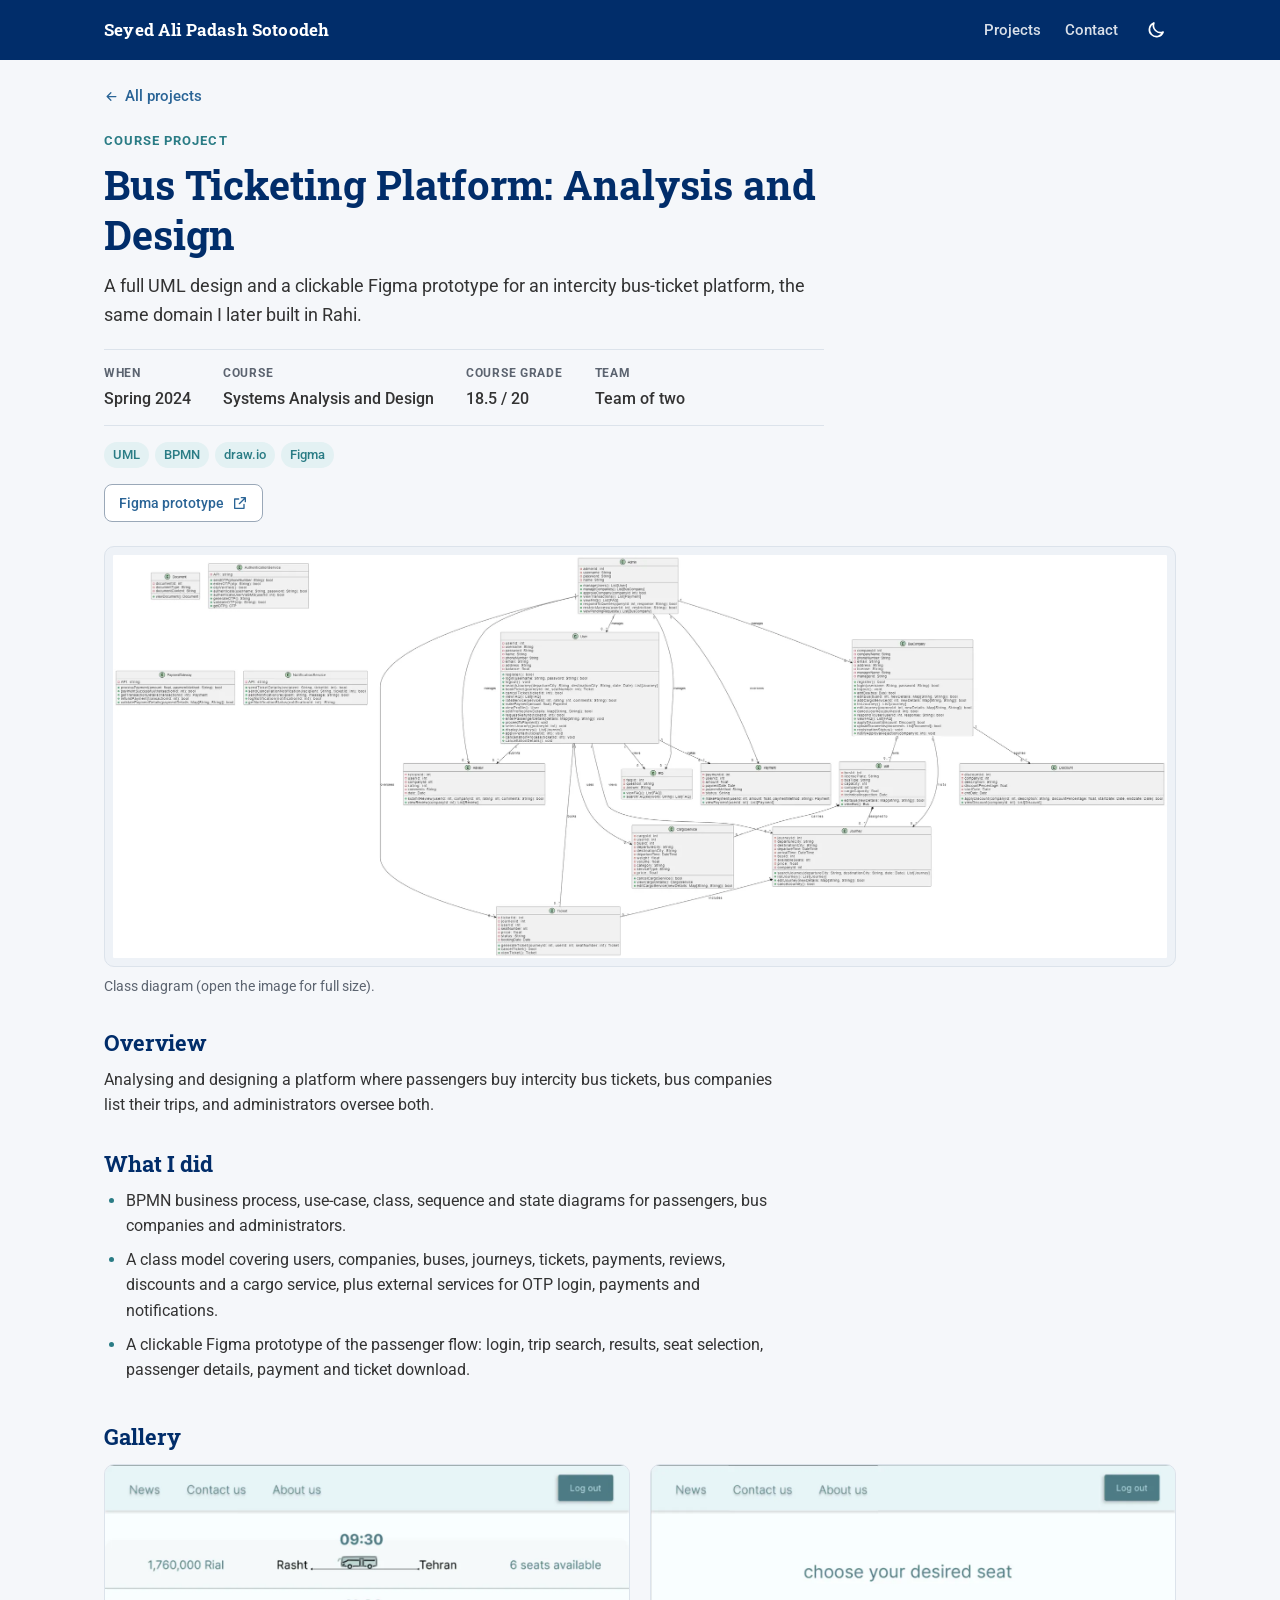
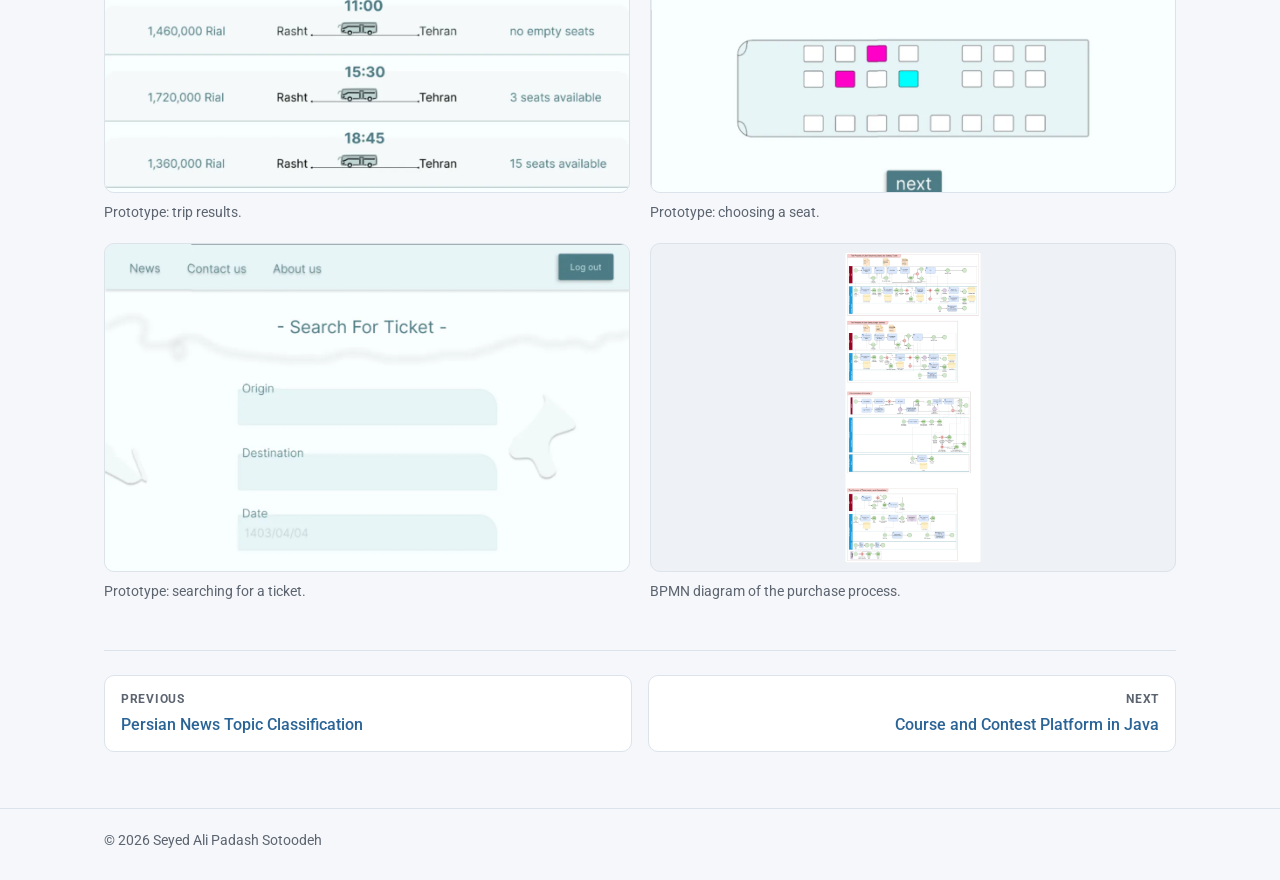
==== projects/bus-platform-design.html @ 21fbf93a "First version of portfolio site" ====
<!doctype html>
<html lang="en">
<head>
<meta charset="utf-8">
<meta name="viewport" content="width=device-width, initial-scale=1">
<title>Bus Ticketing Platform: Analysis and Design · Seyed Ali Padash Sotoodeh</title>
<meta name="description" content="A full UML design and a clickable Figma prototype for an intercity bus-ticket platform, the same domain I later built in Rahi.">
<meta name="author" content="Seyed Ali Padash Sotoodeh">
<meta property="og:title" content="Bus Ticketing Platform: Analysis and Design · Seyed Ali Padash Sotoodeh">
<meta property="og:description" content="A full UML design and a clickable Figma prototype for an intercity bus-ticket platform, the same domain I later built in Rahi.">
<meta property="og:type" content="website">
<meta property="og:url" content="https://ali-padash.github.io/projects/bus-platform-design.html">
<link rel="canonical" href="https://ali-padash.github.io/projects/bus-platform-design.html">
<link rel="icon" href="data:image/svg+xml,%3Csvg xmlns='http://www.w3.org/2000/svg' viewBox='0 0 64 64'%3E%3Crect width='64' height='64' rx='14' fill='%23012D6A'/%3E%3Ctext x='32' y='42' font-family='Georgia,serif' font-size='28' font-weight='700' fill='white' text-anchor='middle'%3EAP%3C/text%3E%3C/svg%3E">
<meta name="color-scheme" content="light dark">
<script>try{var t=localStorage.getItem('theme');if(t==='light'||t==='dark')document.documentElement.dataset.theme=t;}catch(e){}</script>
<link rel="preconnect" href="https://fonts.googleapis.com">
<link rel="preconnect" href="https://fonts.gstatic.com" crossorigin>
<link rel="stylesheet" href="https://fonts.googleapis.com/css2?family=Roboto:ital,wght@0,400;0,500;0,700;1,400&family=Roboto+Slab:wght@500;700&display=swap">
<link rel="stylesheet" href="../style.css">
</head>
<body>
<a class="skip" href="#main">Skip to content</a><header class="topbar">
  <div class="wrap topbar-inner">
    <a class="brand" href="../index.html"><span class="brand-full">Seyed Ali Padash Sotoodeh</span><span class="brand-short">Padash Sotoodeh</span></a>
    <nav class="topnav" aria-label="Main">
      <a href="../index.html#projects">Projects</a>
      <a href="../index.html#contact">Contact</a>
    </nav>
    <button class="theme-toggle" type="button" aria-label="Switch between light and dark theme"><svg class="i-sun" viewBox="0 0 24 24" aria-hidden="true"><g fill="none" stroke="currentColor" stroke-width="2" stroke-linecap="round"><circle cx="12" cy="12" r="4.5"/><path d="M12 1.5v2.5M12 20v2.5M4.6 4.6l1.8 1.8M17.6 17.6l1.8 1.8M1.5 12H4M20 12h2.5M4.6 19.4l1.8-1.8M17.6 6.4l1.8-1.8"/></g></svg><svg class="i-moon" viewBox="0 0 24 24" aria-hidden="true"><path fill="none" stroke="currentColor" stroke-width="2" stroke-linejoin="round" d="M20.5 14.5A8.5 8.5 0 0 1 9.5 3.5a8.5 8.5 0 1 0 11 11Z"/></svg></button>
    
  </div>
</header>
<main id="main" class="wrap project">
  <a class="back" href="../index.html#projects"><svg viewBox="0 0 24 24" aria-hidden="true"><path fill="none" stroke="currentColor" stroke-width="2" stroke-linecap="round" stroke-linejoin="round" d="M19 12H5m6 6-6-6 6-6"/></svg>All projects</a>
  <header class="project-head">
    <p class="eyebrow">Course project</p>
    <h1>Bus Ticketing Platform: Analysis and Design</h1>
    <p class="lead">A full UML design and a clickable Figma prototype for an intercity bus-ticket platform, the same domain I later built in Rahi.</p>
    <dl class="facts"><div><dt>When</dt><dd>Spring 2024</dd></div><div><dt>Course</dt><dd>Systems Analysis and Design</dd></div><div><dt>Course grade</dt><dd>18.5 / 20</dd></div><div><dt>Team</dt><dd>Team of two</dd></div></dl>
    <ul class="tags"><li>UML</li><li>BPMN</li><li>draw.io</li><li>Figma</li></ul>
    <div class="project-links"><a class="btn btn-ghost" href="https://www.figma.com/proto/oHiuK4jGfzCDjl2D4CbkGc/ProtoTypeT?node-id=0-1" target="_blank" rel="noopener">Figma prototype <svg viewBox="0 0 24 24" aria-hidden="true"><path fill="none" stroke="currentColor" stroke-width="2" stroke-linecap="round" stroke-linejoin="round" d="M14 4h6v6m0-6-9 9M18 14v6H4V6h6"/></svg></a></div>
  </header>
  <figure class="hero fig-contain"><a href="../img/bus-platform-design/class-diagram.webp" target="_blank" rel="noopener"><img src="../img/bus-platform-design/class-diagram.webp" alt="UML class diagram with Admin, User, BusCompany, Bus, Journey, Ticket, Payment and related classes" loading="lazy" decoding="async"></a><figcaption>Class diagram (open the image for full size).</figcaption></figure>
  <div class="prose">
    <h2>Overview</h2>
    <p>Analysing and designing a platform where passengers buy intercity bus tickets, bus companies list their trips, and administrators oversee both.</p>
    <h2>What I did</h2>
    <ul><li>BPMN business process, use-case, class, sequence and state diagrams for passengers, bus companies and administrators.</li><li>A class model covering users, companies, buses, journeys, tickets, payments, reviews, discounts and a cargo service, plus external services for OTP login, payments and notifications.</li><li>A clickable Figma prototype of the passenger flow: login, trip search, results, seat selection, passenger details, payment and ticket download.</li></ul>
    
    
  </div>
  <h2>Gallery</h2><div class="gallery"><figure class="shot"><a href="../img/bus-platform-design/proto-results.webp" target="_blank" rel="noopener"><img src="../img/bus-platform-design/proto-results.webp" alt="Prototype screen listing trips from Rasht to Tehran with prices and free seats" loading="lazy" decoding="async"></a><figcaption>Prototype: trip results.</figcaption></figure><figure class="shot"><a href="../img/bus-platform-design/proto-seats.webp" target="_blank" rel="noopener"><img src="../img/bus-platform-design/proto-seats.webp" alt="Prototype screen with a bus seat map" loading="lazy" decoding="async"></a><figcaption>Prototype: choosing a seat.</figcaption></figure><figure class="shot"><a href="../img/bus-platform-design/proto-search.webp" target="_blank" rel="noopener"><img src="../img/bus-platform-design/proto-search.webp" alt="Prototype screen for searching tickets by origin, destination and date" loading="lazy" decoding="async"></a><figcaption>Prototype: searching for a ticket.</figcaption></figure><figure class="shot fig-contain"><a href="../img/bus-platform-design/bpmn.webp" target="_blank" rel="noopener"><img src="../img/bus-platform-design/bpmn.webp" alt="BPMN diagram of the ticket purchase process" loading="lazy" decoding="async"></a><figcaption>BPMN diagram of the purchase process.</figcaption></figure></div>
  <nav class="pager" aria-label="More projects"><a class="pager-prev" href="news-classification.html" rel="prev"><span class="pager-label">Previous</span><span class="pager-title">Persian News Topic Classification</span></a><a class="pager-next" href="course-platform.html" rel="next"><span class="pager-label">Next</span><span class="pager-title">Course and Contest Platform in Java</span></a></nav>
</main>
<footer class="footer">
  <div class="wrap">© 2026 Seyed Ali Padash Sotoodeh</div>
</footer>
<script src="../theme.js"></script>
</body>
</html>
---- style.css ----
/* Colours and fonts follow en.kntu.ac.ir: navy #012D6A, link blue, teal accent, Roboto / Roboto Slab.
   Link and teal are slightly darkened from KNTU's #337AB7 / #36939E so small text passes WCAG AA. */
:root {
  --navy: #012D6A;
  --heading: #012D6A;
  --text: #333333;
  --muted: #5C6470;
  --link: #2A6496;
  --accent: #2A7C85;
  --accent-soft: #E3F1F3;
  --grade-bg: #E6ECF6;
  --bg: #F5F7FA;
  --surface: #FFFFFF;
  --surface-2: #EEF2F7;
  --line: #DCE3EB;
  --line-strong: #9AA8B8;
  --chart: #2F65B0;
  --topbar-bg: #012D6A;
  --topbar-fg: #FFFFFF;
  --shadow: 0 1px 2px rgb(1 45 106 / 6%), 0 4px 16px rgb(1 45 106 / 6%);
  --shadow-hover: 0 2px 4px rgb(1 45 106 / 8%), 0 12px 28px rgb(1 45 106 / 12%);
  --radius: 12px;
  --font: "Roboto", system-ui, -apple-system, "Segoe UI", sans-serif;
  --font-head: "Roboto Slab", Georgia, serif;
  color-scheme: light;
}

@media (prefers-color-scheme: dark) {
  :root:not([data-theme="light"]) {
    --heading: #A9C7F2;
    --text: #E2E7EE;
    --muted: #9BA6B4;
    --link: #8DBBEE;
    --accent: #6CC5CF;
    --accent-soft: #15333A;
    --grade-bg: #1B2B47;
    --bg: #0A111E;
    --surface: #111A2B;
    --surface-2: #17233A;
    --line: #24334D;
    --line-strong: #4A5D7A;
    --chart: #6FA2E6;
    --topbar-bg: #061633;
    --shadow: 0 1px 2px rgb(0 0 0 / 30%);
    --shadow-hover: 0 8px 24px rgb(0 0 0 / 40%);
    color-scheme: dark;
  }
}

:root[data-theme="dark"] {
  --heading: #A9C7F2;
  --text: #E2E7EE;
  --muted: #9BA6B4;
  --link: #8DBBEE;
  --accent: #6CC5CF;
  --accent-soft: #15333A;
  --grade-bg: #1B2B47;
  --bg: #0A111E;
  --surface: #111A2B;
  --surface-2: #17233A;
  --line: #24334D;
  --line-strong: #4A5D7A;
  --chart: #6FA2E6;
  --topbar-bg: #061633;
  --shadow: 0 1px 2px rgb(0 0 0 / 30%);
  --shadow-hover: 0 8px 24px rgb(0 0 0 / 40%);
  color-scheme: dark;
}

*, *::before, *::after { box-sizing: border-box; }
html { -webkit-text-size-adjust: 100%; scroll-padding-top: 76px; }
body {
  margin: 0;
  background: var(--bg);
  color: var(--text);
  font: 400 16px/1.6 var(--font);
}
img { max-width: 100%; height: auto; display: block; }
a { color: var(--link); text-underline-offset: 3px; }
a:hover { text-decoration-thickness: 2px; }
:focus-visible { outline: 3px solid var(--accent); outline-offset: 2px; border-radius: 4px; }
h1, h2, h3, h4 { font-family: var(--font-head); color: var(--heading); line-height: 1.25; margin: 0; }
svg { width: 1em; height: 1em; flex: none; }

.wrap { max-width: 1120px; margin: 0 auto; padding: 0 16px; }
@media (min-width: 640px) { .wrap { padding: 0 24px; } }

.skip { position: absolute; left: -999px; top: 8px; background: var(--surface); padding: 8px 12px; z-index: 100; }
.skip:focus { left: 8px; }

/* ---------- Top bar ---------- */
.topbar {
  position: sticky; top: 0; z-index: 50;
  background: var(--topbar-bg); color: var(--topbar-fg);
  box-shadow: 0 1px 0 rgb(255 255 255 / 6%);
}
.topbar-inner { display: flex; align-items: center; gap: 8px; min-height: 60px; }
.brand {
  color: var(--topbar-fg); text-decoration: none;
  font: 700 17px/1.2 var(--font-head); letter-spacing: .01em;
  margin-right: auto; white-space: nowrap;
}
.brand-short { display: none; }
.topnav { display: flex; gap: 4px; }
.topnav a {
  color: rgb(255 255 255 / 85%); text-decoration: none; font-weight: 500; font-size: 15px;
  padding: 8px 10px; border-radius: 6px;
}
.topnav a:hover { color: #fff; background: rgb(255 255 255 / 10%); }
.theme-toggle {
  display: grid; place-items: center; width: 40px; height: 40px;
  border: 0; border-radius: 8px; background: transparent; color: var(--topbar-fg); cursor: pointer;
}
.theme-toggle:hover { background: rgb(255 255 255 / 10%); }
.theme-toggle svg { width: 20px; height: 20px; }
.i-sun { display: none; }
:root[data-theme="dark"] .i-sun { display: block; }
:root[data-theme="dark"] .i-moon { display: none; }
@media (prefers-color-scheme: dark) {
  :root:not([data-theme="light"]) .i-sun { display: block; }
  :root:not([data-theme="light"]) .i-moon { display: none; }
}

.btn {
  display: inline-flex; align-items: center; gap: 8px;
  font: 500 14px/1 var(--font); text-decoration: none; white-space: nowrap;
  padding: 10px 14px; border-radius: 8px; border: 1px solid transparent;
}
.btn svg { width: 16px; height: 16px; }
.btn-cv { color: var(--topbar-fg); border-color: rgb(255 255 255 / 55%); }
.btn-cv:hover { background: #fff; color: #012D6A; }
.btn-ghost { color: var(--link); border-color: var(--line-strong); background: var(--surface); }
.btn-ghost:hover { border-color: var(--link); }

@media (max-width: 720px) {
  .brand-full { display: none; }
  .brand-short { display: inline; }
}
@media (max-width: 560px) {
  .topnav { display: none; }
  .btn-cv { padding: 9px 11px; }
}

/* ---------- Intro ---------- */
.intro { background: var(--surface); border-bottom: 1px solid var(--line); }
.intro-inner {
  display: grid; gap: 24px; align-items: center;
  grid-template-columns: 1fr; padding-top: 36px; padding-bottom: 40px;
}
@media (min-width: 720px) {
  .intro-inner { grid-template-columns: 168px 1fr; gap: 40px; padding-top: 56px; padding-bottom: 56px; }
}
.avatar {
  width: 120px; height: 120px; border-radius: 50%; object-fit: cover;
  border: 4px solid var(--surface); box-shadow: 0 0 0 2px var(--navy), var(--shadow);
}
@media (min-width: 720px) { .avatar { width: 168px; height: 168px; } }
.eyebrow {
  margin: 0 0 8px; color: var(--accent);
  font-size: 13px; font-weight: 700; letter-spacing: .08em; text-transform: uppercase;
}
.intro h1 { font-size: clamp(28px, 5vw, 44px); }
.about { max-width: 68ch; margin-top: 14px; }
.about p { margin: 0 0 10px; }

.links { list-style: none; padding: 0; margin: 18px 0 0; display: flex; flex-wrap: wrap; gap: 10px; }
.links a {
  display: inline-flex; align-items: center; gap: 8px; text-decoration: none;
  color: var(--text); font-weight: 500; font-size: 15px;
  padding: 9px 14px; border-radius: 999px; border: 1px solid var(--line-strong); background: var(--surface);
}
.links a:hover { border-color: var(--link); color: var(--link); }
.links svg { width: 18px; height: 18px; }

/* ---------- ChamFlick spotlight (keeps the app's own navy and gender colours in both themes) ---------- */
.spotlight {
  --cf-der: #4A9BFF; --cf-die: #FF4FA8; --cf-das: #22C07A; --cf-pl: #FFB020;
  background:
    radial-gradient(120% 90% at 85% 10%, #0C2466 0%, transparent 60%),
    linear-gradient(160deg, #051445 0%, #030B2E 100%);
  color: #F3F5FB;
  border-bottom: 1px solid #0C2466;
  overflow: hidden;
}
.spotlight-inner {
  display: grid; gap: 28px; align-items: center;
  padding-top: 44px; padding-bottom: 48px;
}
@media (min-width: 900px) {
  .spotlight-inner { grid-template-columns: 5fr 6fr; gap: 48px; padding-top: 64px; padding-bottom: 64px; }
}
.spotlight .eyebrow { color: #FFB020; }
.spotlight h2 {
  color: #fff; font-size: clamp(32px, 5vw, 48px);
}
.spotlight-pitch { font-size: 18px; color: #DCE3F5; margin: 14px 0 0; max-width: 52ch; }
.gender-legend { list-style: none; padding: 0; margin: 18px 0 0; display: flex; flex-wrap: wrap; gap: 8px; }
.gender-legend li {
  display: inline-flex; align-items: center; gap: 7px; font-size: 14px; color: #B4BEDA;
  padding: 5px 11px; border-radius: 999px; background: rgb(255 255 255 / 6%); border: 1px solid rgb(255 255 255 / 10%);
}
.gender-legend b { font-weight: 700; }
.g-dot { width: 10px; height: 10px; border-radius: 50%; background: currentColor; }
.g-0 b, .g-0 .g-dot { color: var(--cf-der); }
.g-1 b, .g-1 .g-dot { color: var(--cf-die); }
.g-2 b, .g-2 .g-dot { color: var(--cf-das); }
.g-3 b, .g-3 .g-dot { color: var(--cf-pl); }
.spotlight-points { margin: 20px 0 0; padding-left: 20px; color: #DCE3F5; }
.spotlight-points li { margin-bottom: 6px; }
.spotlight-points li::marker { color: #FFB020; }
.spotlight-actions { display: flex; flex-wrap: wrap; gap: 10px; margin-top: 24px; }
.btn-primary { background: #FFB020; color: #1B1E2B; font-weight: 700; }
.btn-primary:hover { background: #FFC24D; }
.btn-light { color: #F3F5FB; border-color: rgb(255 255 255 / 40%); }
.btn-light:hover { background: rgb(255 255 255 / 10%); border-color: #fff; }
.spotlight-media {
  display: block; border-radius: 14px; overflow: hidden;
  box-shadow: 0 20px 50px rgb(0 0 0 / 45%), 0 0 0 1px rgb(255 255 255 / 8%);
  transition: transform .25s;
}
.spotlight-media:hover { transform: translateY(-3px); }
@media (prefers-reduced-motion: reduce) { .spotlight-media, .spotlight-media:hover { transition: none; transform: none; } }
.spotlight :focus-visible { outline-color: #FFB020; }

/* ---------- Sections ---------- */
.section { padding-top: 48px; }
.section:last-of-type { padding-bottom: 56px; }
.section-head { margin-bottom: 20px; }
.section-head h2 { font-size: clamp(22px, 3vw, 28px); }
.section-head p { margin: 6px 0 0; color: var(--muted); }

/* ---------- Cards ---------- */
.grid { display: grid; gap: 20px; grid-template-columns: 1fr; }
@media (min-width: 760px) { .grid-t1 { grid-template-columns: repeat(2, 1fr); } }
@media (min-width: 640px) { .grid-t2 { grid-template-columns: repeat(2, 1fr); } }
@media (min-width: 1000px) { .grid-t2 { grid-template-columns: repeat(3, 1fr); } }

.card {
  position: relative; display: flex; flex-direction: column;
  background: var(--surface); border: 1px solid var(--line); border-radius: var(--radius);
  overflow: hidden; box-shadow: var(--shadow);
  transition: box-shadow .2s, transform .2s, border-color .2s;
}
.card:hover { box-shadow: var(--shadow-hover); transform: translateY(-2px); border-color: var(--line-strong); }
.card:focus-within { outline: 3px solid var(--accent); outline-offset: 2px; }
.card-link { position: absolute; inset: 0; z-index: 2; border-radius: var(--radius); }
.card-link:focus-visible { outline: none; }
@media (prefers-reduced-motion: reduce) { .card, .card:hover { transition: none; transform: none; } }

.card-media { aspect-ratio: 16 / 9; background: var(--surface-2); overflow: hidden; border-bottom: 1px solid var(--line); }
.card-t1 .card-media { aspect-ratio: 16 / 9; }
.card-media img { width: 100%; height: 100%; object-fit: cover; object-position: top center; }
.media-contain img { object-fit: contain; object-position: center; padding: 10px; }
.media-diagram { display: grid; place-items: center; padding: 10px 14px; }
.media-diagram .diagram { width: 100%; height: 100%; }

.card-body { display: flex; flex-direction: column; gap: 8px; padding: 16px 18px 18px; flex: 1; }
.card-t1 .card-body { padding: 20px 22px 22px; }
.card-meta { margin: 0; color: var(--muted); font-size: 13.5px; display: flex; flex-wrap: wrap; align-items: center; gap: 6px 8px; }
.card-title { font-size: 19px; }
.card-t1 .card-title { font-size: 22px; }
.card-summary { margin: 0; }
.card-foot { margin: auto 0 0; padding-top: 6px; display: flex; align-items: center; justify-content: space-between; gap: 8px; font-size: 14px; }
.team { color: var(--muted); }
.more { margin-left: auto; display: inline-flex; align-items: center; gap: 6px; color: var(--link); font-weight: 500; }
.card:hover .more { text-decoration: underline; text-underline-offset: 3px; }

.grade {
  display: inline-block; padding: 2px 8px; border-radius: 999px;
  background: var(--grade-bg); color: var(--heading); font-size: 12.5px; font-weight: 700; white-space: nowrap;
}
.tags { list-style: none; padding: 0; margin: 2px 0 0; display: flex; flex-wrap: wrap; gap: 6px; }
.tags li {
  font-size: 12.5px; font-weight: 500; color: var(--accent);
  background: var(--accent-soft); padding: 3px 9px; border-radius: 999px;
}

/* ---------- Tier 3 list ---------- */
.minor-list { display: grid; gap: 24px; }
.minor-area { font: 700 13px/1.4 var(--font); letter-spacing: .08em; text-transform: uppercase; color: var(--muted); margin-bottom: 8px; }
.minor {
  background: var(--surface); border: 1px solid var(--line); border-radius: 10px; margin-bottom: 8px;
}
.minor summary {
  list-style: none; cursor: pointer; display: grid; grid-template-columns: 1fr auto; gap: 2px 16px;
  align-items: center; padding: 14px 16px; position: relative; padding-right: 44px;
}
.minor summary::-webkit-details-marker { display: none; }
.minor summary::after {
  content: ""; position: absolute; right: 18px; top: 50%; width: 9px; height: 9px;
  border-right: 2px solid var(--muted); border-bottom: 2px solid var(--muted);
  transform: translateY(-70%) rotate(45deg); transition: transform .2s;
}
.minor[open] summary::after { transform: translateY(-30%) rotate(-135deg); }
.minor summary:hover .minor-title { color: var(--link); }
.minor-title { font-weight: 500; }
.minor-meta { color: var(--muted); font-size: 13.5px; text-align: right; }
@media (max-width: 640px) {
  .minor summary { grid-template-columns: 1fr; }
  .minor-meta { text-align: left; }
}
.minor-body { padding: 0 16px 16px; border-top: 1px solid var(--line); }
.minor-body p { margin: 12px 0 10px; max-width: 75ch; }

/* ---------- Contact ---------- */
.email-line { margin: 0; }

/* ---------- Project page ---------- */
.project { padding-top: 24px; padding-bottom: 56px; }
.back { display: inline-flex; align-items: center; gap: 6px; font-weight: 500; text-decoration: none; font-size: 15px; }
.back:hover { text-decoration: underline; }
.project-head { margin: 20px 0 24px; max-width: 80ch; }
.project-head h1 { font-size: clamp(28px, 4.5vw, 40px); }
.lead { font-size: 18px; margin: 12px 0 0; }
.facts {
  display: flex; flex-wrap: wrap; gap: 12px 32px; margin: 20px 0 16px; padding: 14px 0;
  border-top: 1px solid var(--line); border-bottom: 1px solid var(--line);
}
.facts dt { font-size: 12px; font-weight: 700; letter-spacing: .06em; text-transform: uppercase; color: var(--muted); }
.facts dd { margin: 2px 0 0; font-weight: 500; }
.project-links { display: flex; flex-wrap: wrap; gap: 10px; margin-top: 16px; }

.hero { margin: 0 0 32px; }
.hero img, .shot img {
  width: 100%; border-radius: 10px; border: 1px solid var(--line); background: var(--surface-2);
}
.hero img { max-height: 560px; object-fit: contain; }
.hero-diagram { background: var(--surface); border: 1px solid var(--line); border-radius: 10px; padding: 16px; }
.hero-diagram .diagram { width: 100%; height: auto; max-height: 420px; }
figcaption { color: var(--muted); font-size: 14px; margin-top: 8px; }
.fig-contain img { object-fit: contain; padding: 8px; }

.prose { max-width: 75ch; }
.prose h2 { font-size: 22px; margin: 32px 0 10px; }
.prose h2:first-child { margin-top: 0; }
.prose p { margin: 0 0 12px; }
.prose ul { margin: 0 0 12px; padding-left: 22px; }
.prose li { margin-bottom: 8px; }
.prose li::marker { color: var(--accent); }
.results li { font-weight: 500; }
.note {
  margin-top: 20px !important; padding: 12px 14px; border-left: 3px solid var(--accent);
  background: var(--accent-soft); border-radius: 0 8px 8px 0; font-size: 15px;
}

.project > h2 { font-size: 22px; margin: 40px 0 14px; }
.gallery { display: grid; gap: 20px; grid-template-columns: 1fr; }
@media (min-width: 720px) { .gallery { grid-template-columns: repeat(2, 1fr); } }
.shot { margin: 0; }
.shot img { aspect-ratio: 16 / 10; object-fit: cover; object-position: top center; }
.shot.fig-contain img { object-fit: contain; object-position: center; }

.pager {
  display: grid; grid-template-columns: 1fr 1fr; gap: 16px; margin-top: 48px; padding-top: 24px;
  border-top: 1px solid var(--line);
}
.pager a {
  display: flex; flex-direction: column; gap: 2px; text-decoration: none;
  padding: 14px 16px; border: 1px solid var(--line); border-radius: 10px; background: var(--surface);
}
.pager a:hover { border-color: var(--link); }
.pager-next { text-align: right; grid-column: 2; }
.pager-label { font-size: 12px; font-weight: 700; letter-spacing: .06em; text-transform: uppercase; color: var(--muted); }
.pager-title { font-weight: 500; }

/* ---------- Footer ---------- */
.footer { border-top: 1px solid var(--line); color: var(--muted); font-size: 14px; padding: 20px 0 28px; }

/* ---------- Diagrams (inline SVG) ---------- */
.diagram { font-family: var(--font); }
.diagram .d-box { fill: var(--surface-2); stroke: var(--line-strong); stroke-width: 1.5; }
.diagram .d-accent { fill: var(--accent-soft); stroke: var(--accent); }
.diagram .d-done { fill: var(--grade-bg); stroke: var(--line-strong); }
.diagram .d-faint { opacity: .45; }
.diagram .d-chip { fill: var(--surface); stroke: var(--line); stroke-width: 1.2; }
.diagram .d-window { fill: none; stroke: var(--accent); stroke-width: 2.5; stroke-dasharray: 6 4; }
.diagram .d-wire, .diagram .d-wire line, .diagram .d-wire path { stroke: var(--line-strong); stroke-width: 2; fill: none; }
.diagram .d-strong { stroke: var(--muted); stroke-width: 4; }
.diagram .d-dash { stroke-dasharray: 5 4; }
.diagram .d-accent-line { stroke: var(--accent); }
.diagram .d-grid line { stroke: var(--line); stroke-width: 1; }
.diagram .d-bar { fill: var(--chart); }
.diagram .d-bar-soft { fill: var(--muted); }
.diagram .d-onbar { fill: var(--surface); font-weight: 700; }
.diagram text { fill: var(--text); }
.diagram .d-label { font-size: 13.5px; font-weight: 500; }
.diagram .d-small, .diagram .d-small text { font-size: 11.5px; }
.diagram .d-muted, .diagram .d-muted text { fill: var(--muted); }
.diagram .d-accent-text { fill: var(--accent); font-weight: 700; }
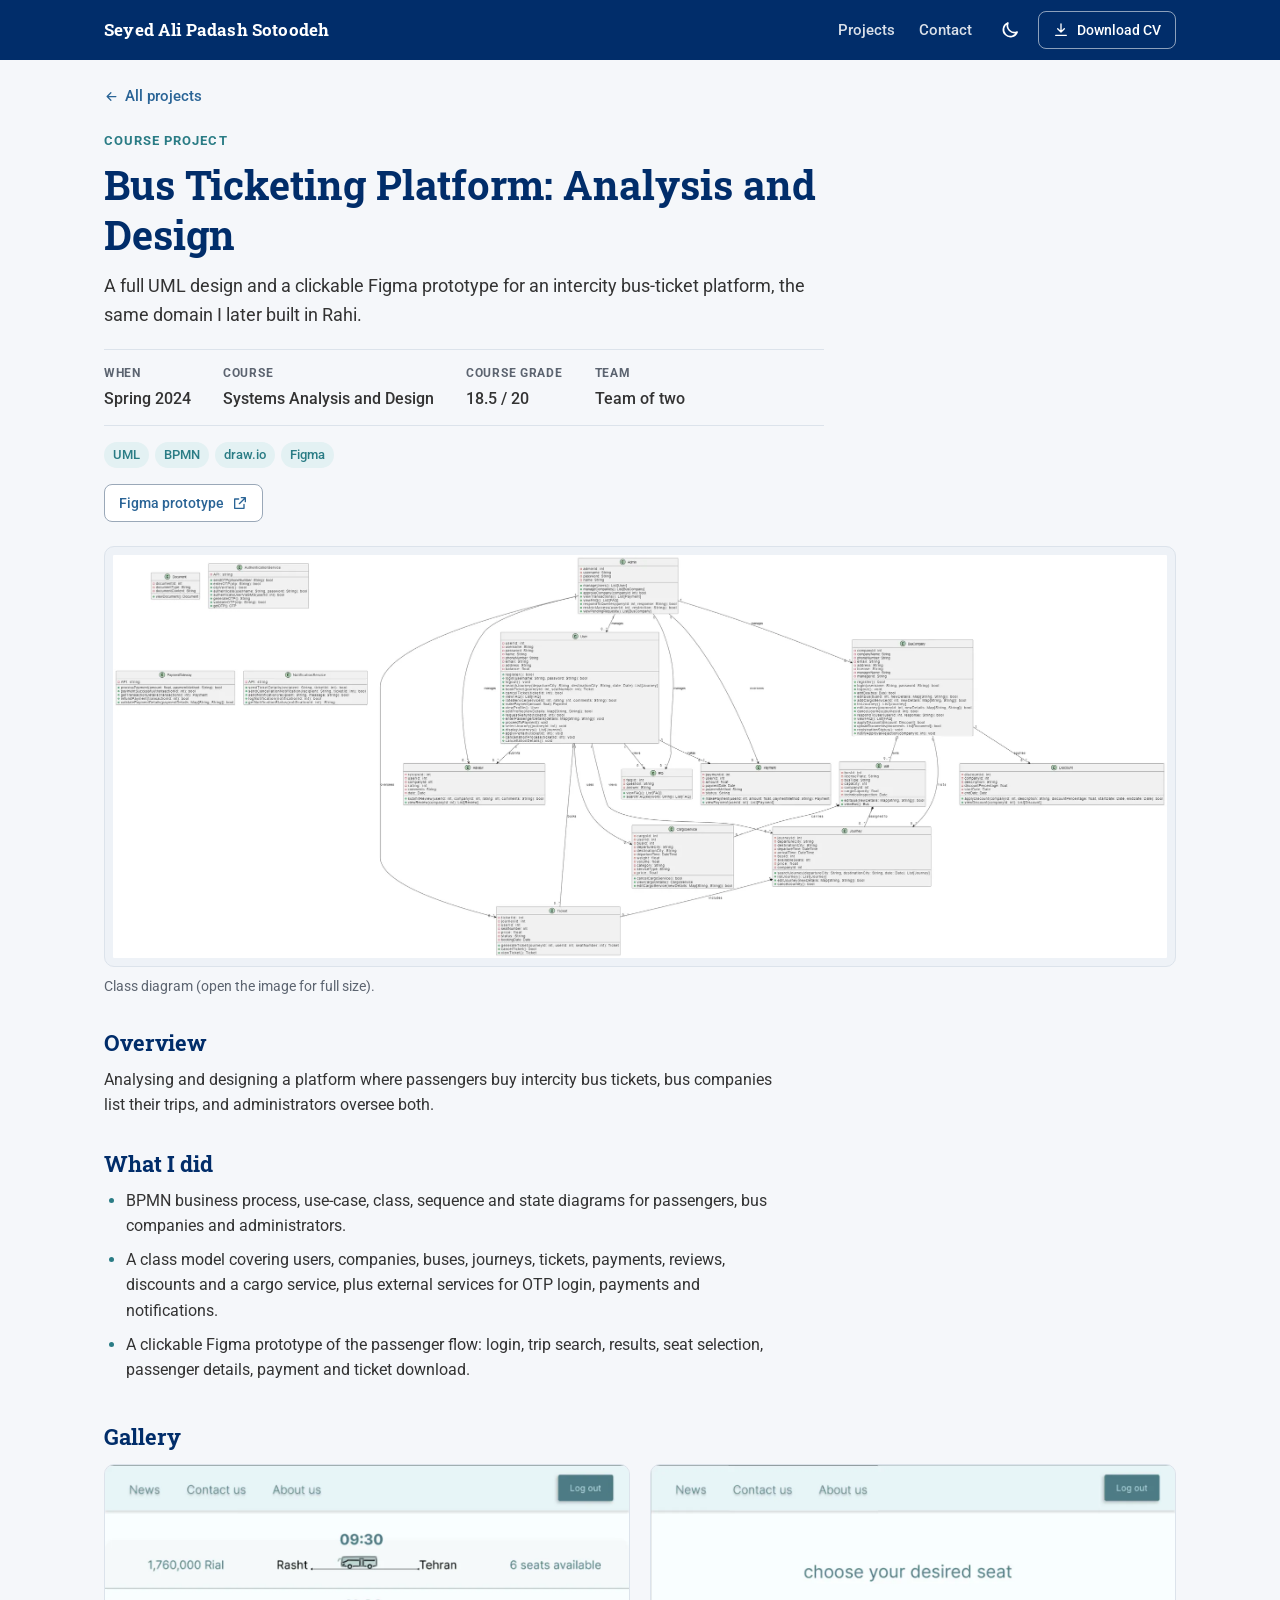
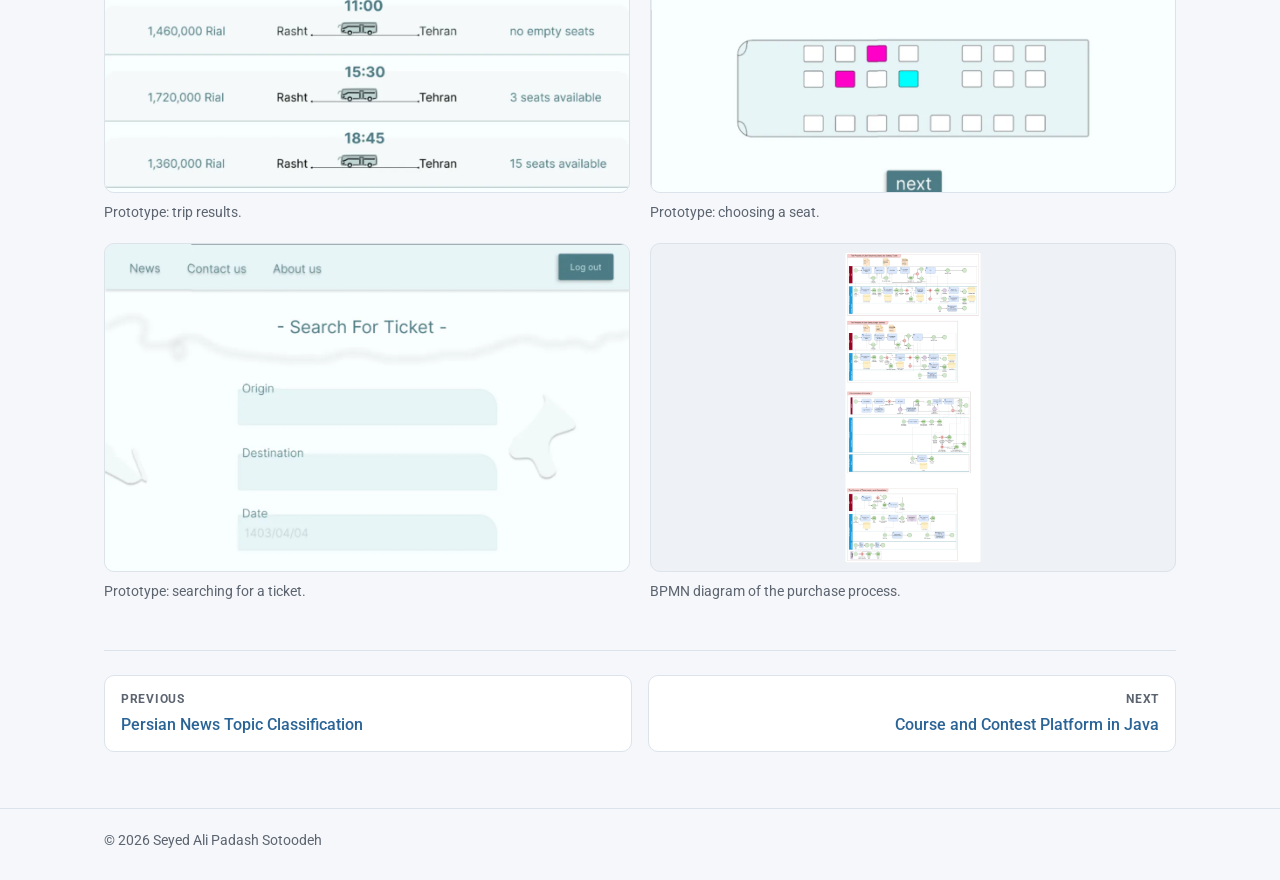
==== commit 046cf191: "Add CV download; correct the separable-verb example" ====
--- a/projects/bus-platform-design.html
+++ b/projects/bus-platform-design.html
@@ -28,7 +28,7 @@
       <a href="../index.html#contact">Contact</a>
     </nav>
     <button class="theme-toggle" type="button" aria-label="Switch between light and dark theme"><svg class="i-sun" viewBox="0 0 24 24" aria-hidden="true"><g fill="none" stroke="currentColor" stroke-width="2" stroke-linecap="round"><circle cx="12" cy="12" r="4.5"/><path d="M12 1.5v2.5M12 20v2.5M4.6 4.6l1.8 1.8M17.6 17.6l1.8 1.8M1.5 12H4M20 12h2.5M4.6 19.4l1.8-1.8M17.6 6.4l1.8-1.8"/></g></svg><svg class="i-moon" viewBox="0 0 24 24" aria-hidden="true"><path fill="none" stroke="currentColor" stroke-width="2" stroke-linejoin="round" d="M20.5 14.5A8.5 8.5 0 0 1 9.5 3.5a8.5 8.5 0 1 0 11 11Z"/></svg></button>
-    
+    <a class="btn btn-cv" href="../cv.pdf" download="Padash_Sotoodeh_CV.pdf"><svg viewBox="0 0 24 24" aria-hidden="true"><path fill="none" stroke="currentColor" stroke-width="2" stroke-linecap="round" stroke-linejoin="round" d="M12 3v12m-5-5 5 5 5-5M4 20h16"/></svg><span>Download CV</span></a>
   </div>
 </header>
 <main id="main" class="wrap project">
--- a/style.css
+++ b/style.css
@@ -213,6 +213,33 @@
 .btn-primary:hover { background: #FFC24D; }
 .btn-light { color: #F3F5FB; border-color: rgb(255 255 255 / 40%); }
 .btn-light:hover { background: rgb(255 255 255 / 10%); border-color: #fff; }
+/* Silk button: the four gender colours flow around the edge; a light streak passes every few seconds
+   and the edge brightens as it does. Hover lights the button up a little. */
+@property --silk-angle { syntax: "<angle>"; initial-value: 0deg; inherits: false; }
+.btn-silk {
+  --silk-fill: #071A52;
+  position: relative; overflow: hidden; isolation: isolate;
+  color: #F3F5FB; border: 2px solid transparent;
+  background:
+    linear-gradient(var(--silk-fill), var(--silk-fill)) padding-box,
+    conic-gradient(from var(--silk-angle), var(--cf-der), var(--cf-die), var(--cf-das), var(--cf-pl), var(--cf-der)) border-box;
+  animation: silk-spin 4s linear infinite, silk-flash 3.2s ease-in-out infinite;
+  transition: box-shadow .25s ease, color .25s ease;
+}
+.btn-silk::after {
+  content: ""; position: absolute; inset: -2px; z-index: -1; pointer-events: none;
+  background: linear-gradient(105deg, transparent 35%, rgb(255 255 255 / 40%) 50%, transparent 65%);
+  transform: translateX(-120%);
+  animation: silk-sweep 3.2s ease-in-out infinite;
+}
+.btn-silk:hover { --silk-fill: #10307F; color: #fff; box-shadow: 0 0 14px rgb(120 160 255 / 35%); }
+@keyframes silk-spin { to { --silk-angle: 360deg; } }
+@keyframes silk-sweep { 0%, 55% { transform: translateX(-120%); } 85%, 100% { transform: translateX(120%); } }
+@keyframes silk-flash { 0%, 60%, 100% { filter: brightness(1); } 72% { filter: brightness(1.6); } }
+@media (prefers-reduced-motion: reduce) {
+  .btn-silk { animation: none; }
+  .btn-silk::after { animation: none; display: none; }
+}
 .spotlight-media {
   display: block; border-radius: 14px; overflow: hidden;
   box-shadow: 0 20px 50px rgb(0 0 0 / 45%), 0 0 0 1px rgb(255 255 255 / 8%);
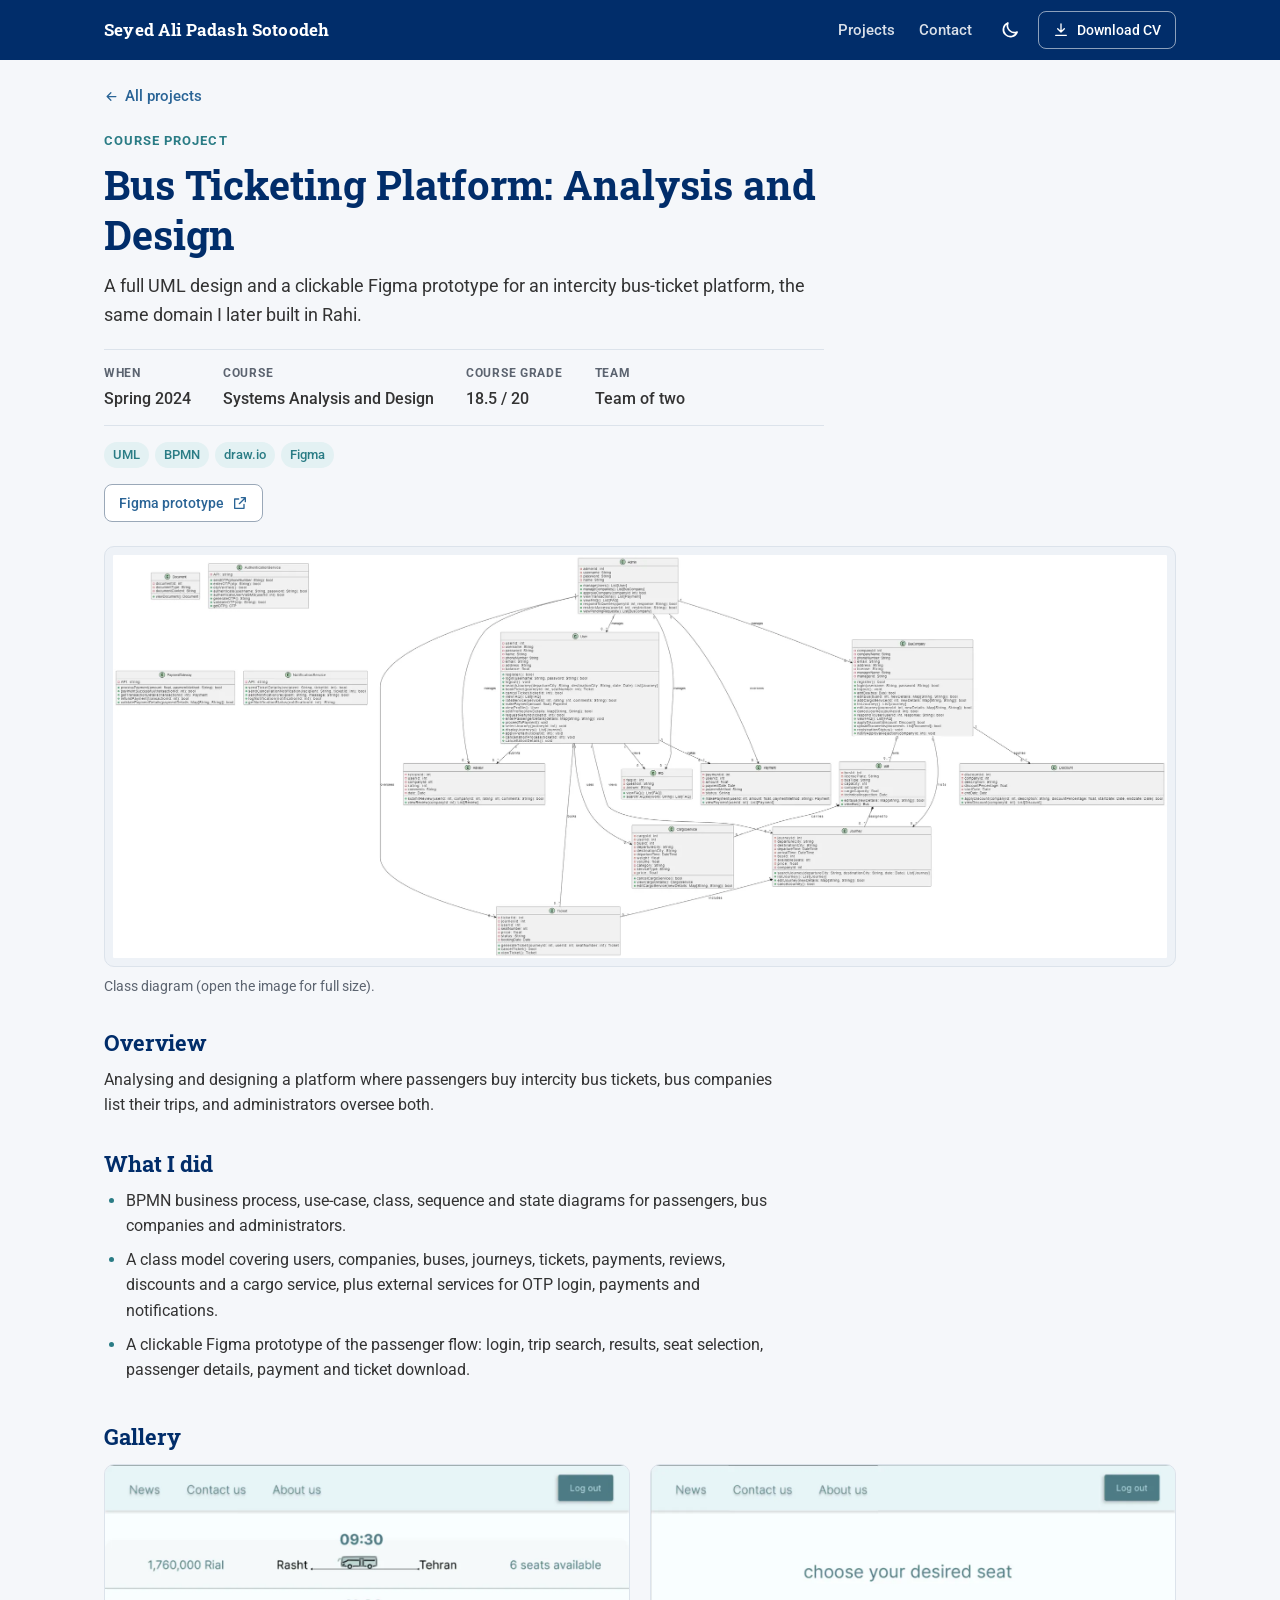
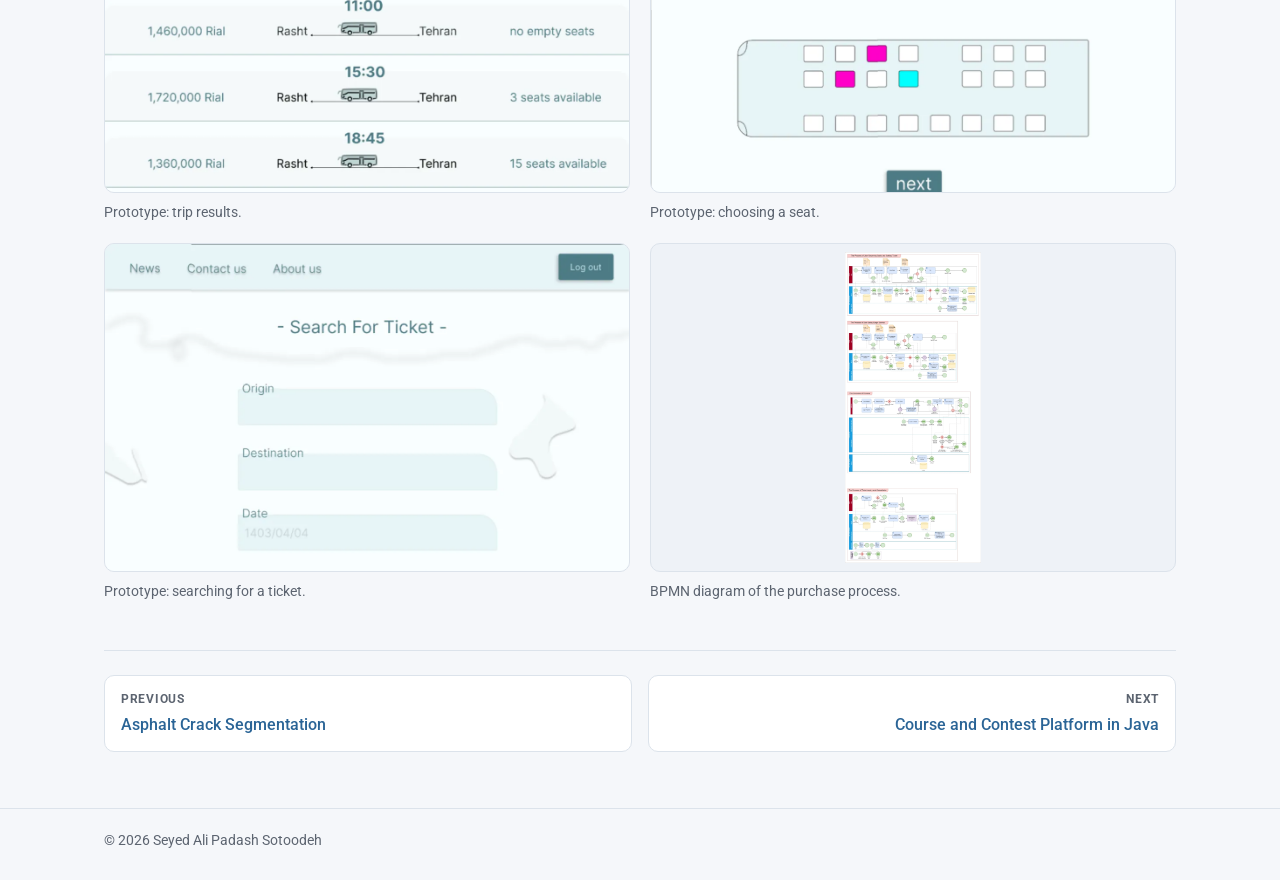
==== commit a198c2c3: "Portfolio website" ====
--- a/projects/bus-platform-design.html
+++ b/projects/bus-platform-design.html
@@ -51,7 +51,7 @@
     
   </div>
   <h2>Gallery</h2><div class="gallery"><figure class="shot"><a href="../img/bus-platform-design/proto-results.webp" target="_blank" rel="noopener"><img src="../img/bus-platform-design/proto-results.webp" alt="Prototype screen listing trips from Rasht to Tehran with prices and free seats" loading="lazy" decoding="async"></a><figcaption>Prototype: trip results.</figcaption></figure><figure class="shot"><a href="../img/bus-platform-design/proto-seats.webp" target="_blank" rel="noopener"><img src="../img/bus-platform-design/proto-seats.webp" alt="Prototype screen with a bus seat map" loading="lazy" decoding="async"></a><figcaption>Prototype: choosing a seat.</figcaption></figure><figure class="shot"><a href="../img/bus-platform-design/proto-search.webp" target="_blank" rel="noopener"><img src="../img/bus-platform-design/proto-search.webp" alt="Prototype screen for searching tickets by origin, destination and date" loading="lazy" decoding="async"></a><figcaption>Prototype: searching for a ticket.</figcaption></figure><figure class="shot fig-contain"><a href="../img/bus-platform-design/bpmn.webp" target="_blank" rel="noopener"><img src="../img/bus-platform-design/bpmn.webp" alt="BPMN diagram of the ticket purchase process" loading="lazy" decoding="async"></a><figcaption>BPMN diagram of the purchase process.</figcaption></figure></div>
-  <nav class="pager" aria-label="More projects"><a class="pager-prev" href="news-classification.html" rel="prev"><span class="pager-label">Previous</span><span class="pager-title">Persian News Topic Classification</span></a><a class="pager-next" href="course-platform.html" rel="next"><span class="pager-label">Next</span><span class="pager-title">Course and Contest Platform in Java</span></a></nav>
+  <nav class="pager" aria-label="More projects"><a class="pager-prev" href="crack-segmentation.html" rel="prev"><span class="pager-label">Previous</span><span class="pager-title">Asphalt Crack Segmentation</span></a><a class="pager-next" href="course-platform.html" rel="next"><span class="pager-label">Next</span><span class="pager-title">Course and Contest Platform in Java</span></a></nav>
 </main>
 <footer class="footer">
   <div class="wrap">© 2026 Seyed Ali Padash Sotoodeh</div>
